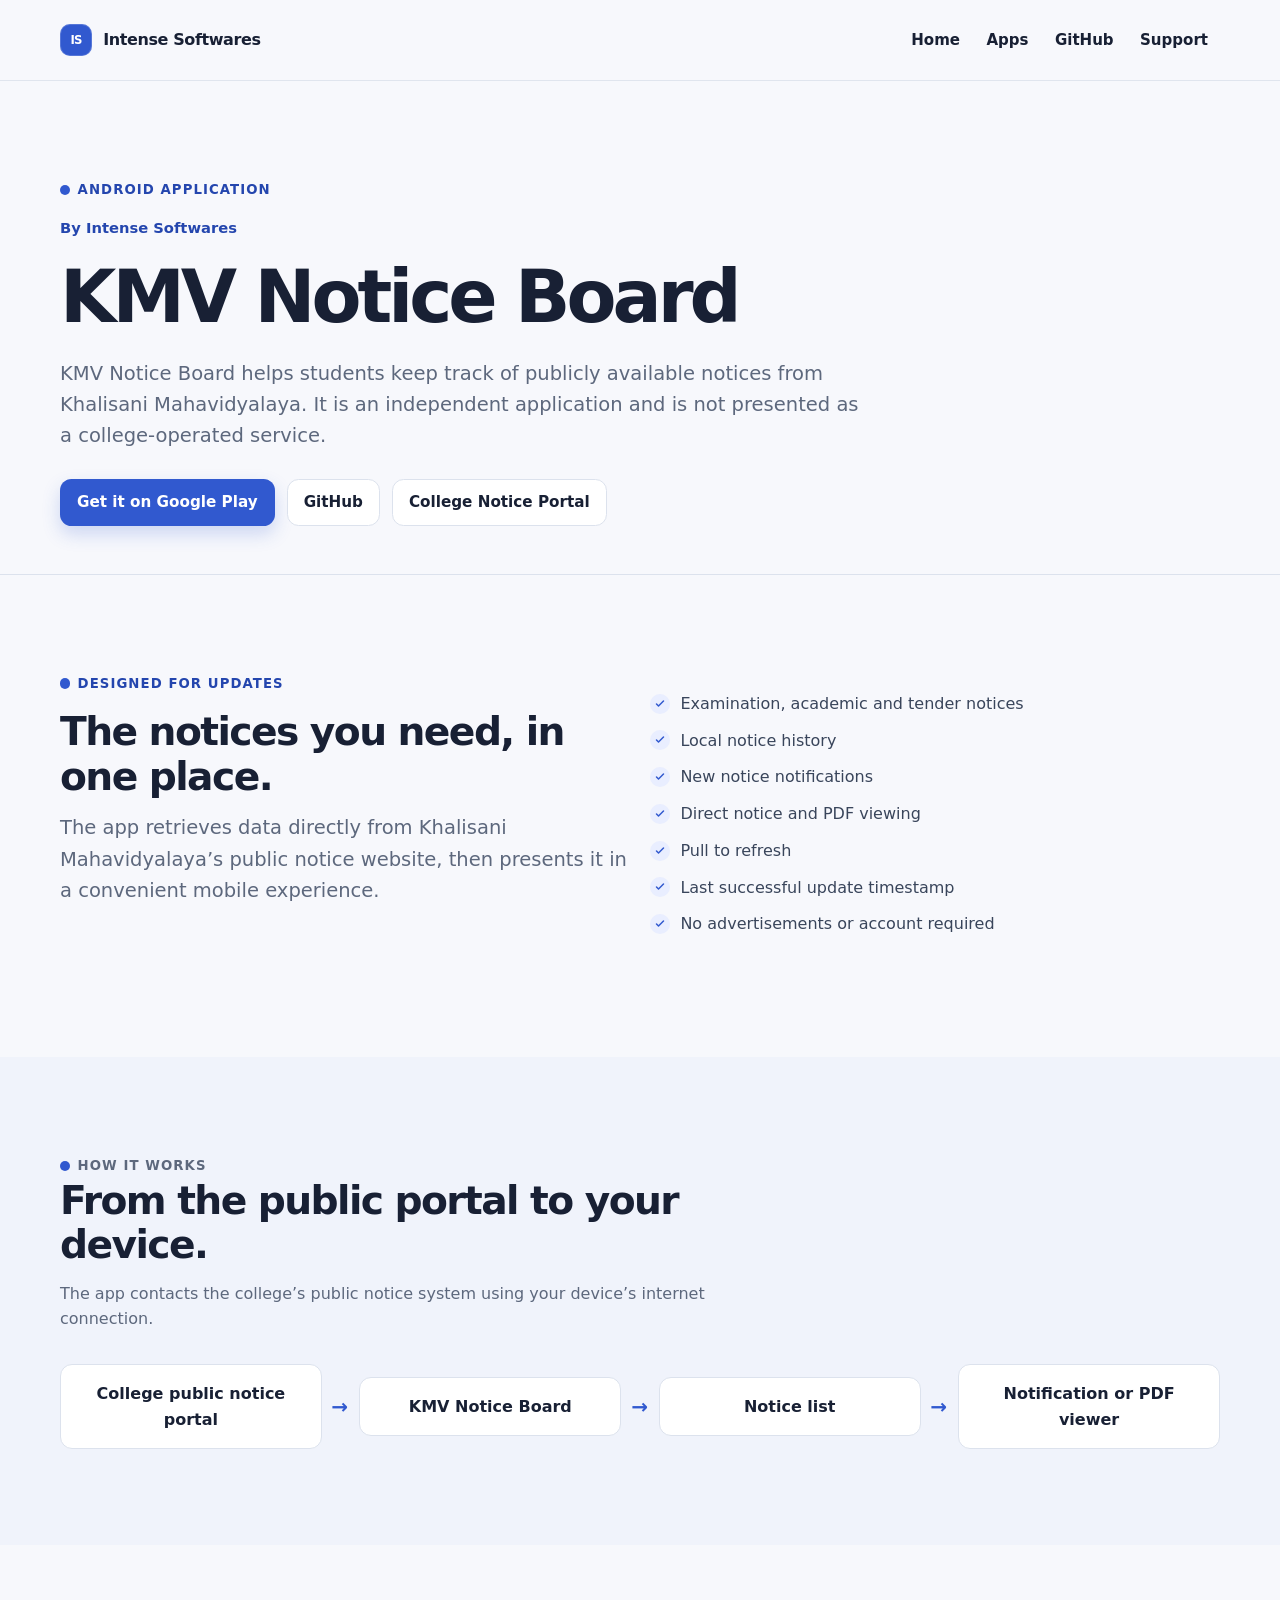
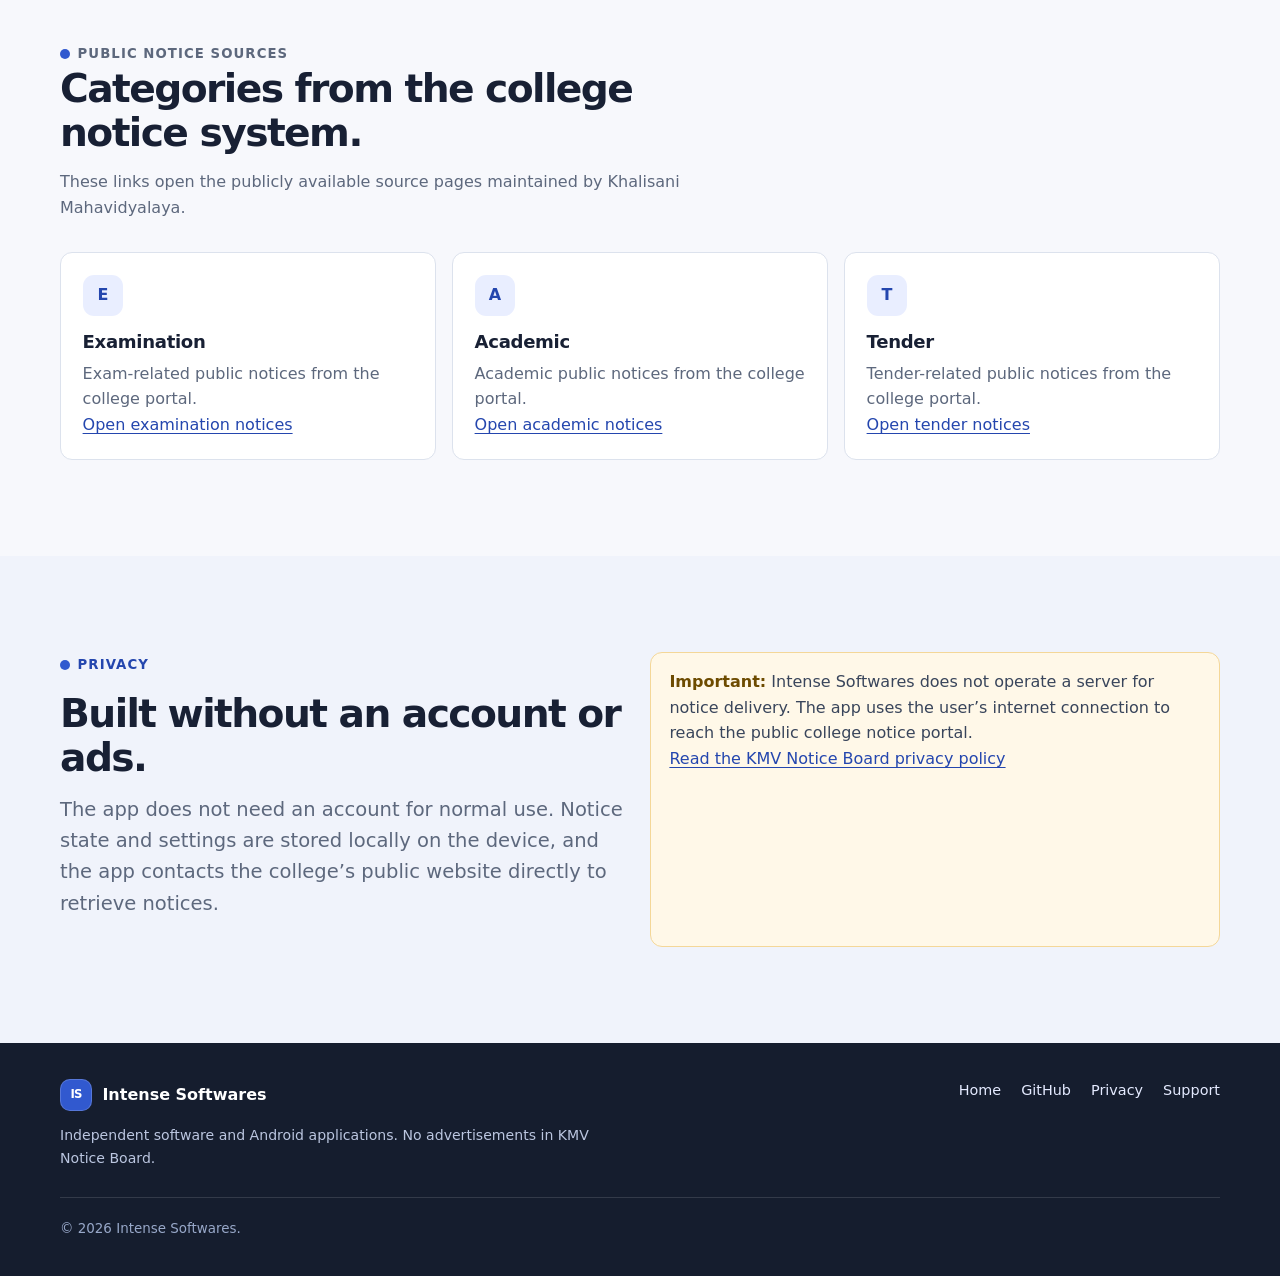
==== kmv-notice-board/index.html @ 45e25566 "Create Intense Softwares GitHub Pages site" ====
<!doctype html>
<html lang="en">
  <head>
    <meta charset="utf-8">
    <meta name="viewport" content="width=device-width, initial-scale=1">
    <meta name="description" content="KMV Notice Board is an independent Android app for viewing publicly available Khalisani Mahavidyalaya notices.">
    <meta name="theme-color" content="#3159cf">
    <link rel="canonical" href="https://intensesoftwares.github.io/kmv-notice-board/">
    <meta property="og:type" content="website">
    <meta property="og:title" content="KMV Notice Board — Khalisani Mahavidyalaya Notices">
    <meta property="og:description" content="An independent application for viewing publicly available Khalisani Mahavidyalaya notices.">
    <meta property="og:url" content="https://intensesoftwares.github.io/kmv-notice-board/">
    <title>KMV Notice Board — Khalisani Mahavidyalaya Notices</title>
    <link rel="stylesheet" href="../styles.css">
    <script src="../script.js" defer></script>
  </head>
  <body>
    <a class="skip-link" href="#main-content">Skip to content</a>
    <header class="site-header">
      <div class="container header-inner">
        <a class="brand" href="../" aria-label="Intense Softwares home"><span class="brand-mark" aria-hidden="true">IS</span><span>Intense Softwares</span></a>
        <button class="menu-toggle" type="button" data-menu-toggle aria-expanded="false" aria-controls="site-navigation" aria-label="Toggle navigation">
          <svg aria-hidden="true" viewBox="0 0 24 24"><path d="M4 7h16M4 12h16M4 17h16" fill="none" stroke="currentColor" stroke-linecap="round" stroke-width="2"></path></svg>
        </button>
        <nav class="site-nav" id="site-navigation" data-site-nav data-open="false" aria-label="Primary navigation">
          <ul>
            <li><a href="../">Home</a></li>
            <li><a href="../#apps">Apps</a></li>
            <li><a href="https://github.com/IntenseSoftwares">GitHub</a></li>
            <li><a href="../support/">Support</a></li>
          </ul>
        </nav>
      </div>
    </header>

    <main id="main-content">
      <section class="page-hero" aria-labelledby="page-title">
        <div class="container">
          <p class="eyebrow">Android application</p>
          <p class="kicker">By Intense Softwares</p>
          <h1 id="page-title">KMV Notice Board</h1>
          <p class="lede">KMV Notice Board helps students keep track of publicly available notices from Khalisani Mahavidyalaya. It is an independent application and is not presented as a college-operated service.</p>
          <div class="actions">
            <a class="button button-primary" href="https://play.google.com/store/apps/details?id=com.intensesoftwares.kmvnoticeboard">Get it on Google Play</a>
            <a class="button button-secondary" href="https://github.com/IntenseSoftwares">GitHub</a>
            <a class="button button-secondary" href="https://www.khalisanicollege.ac.in/news.php">College Notice Portal</a>
          </div>
        </div>
      </section>

      <section class="section" aria-labelledby="features-title">
        <div class="container split-grid">
          <div>
            <p class="eyebrow">Designed for updates</p>
            <h2 id="features-title">The notices you need, in one place.</h2>
            <p class="lede">The app retrieves data directly from Khalisani Mahavidyalaya’s public notice website, then presents it in a convenient mobile experience.</p>
          </div>
          <div>
            <ul class="feature-list" aria-label="KMV Notice Board features">
              <li>Examination, academic and tender notices</li>
              <li>Local notice history</li>
              <li>New notice notifications</li>
              <li>Direct notice and PDF viewing</li>
              <li>Pull to refresh</li>
              <li>Last successful update timestamp</li>
              <li>No advertisements or account required</li>
            </ul>
          </div>
        </div>
      </section>

      <section class="section section-muted" aria-labelledby="how-title">
        <div class="container">
          <div class="section-heading">
            <p class="eyebrow">How it works</p>
            <h2 id="how-title">From the public portal to your device.</h2>
            <p>The app contacts the college’s public notice system using your device’s internet connection.</p>
          </div>
          <div class="flow" aria-label="College public notice portal, then KMV Notice Board, then notice list, then notification or PDF viewer">
            <div class="flow-step">College public notice portal</div>
            <div class="flow-arrow" aria-hidden="true">↓</div>
            <div class="flow-step">KMV Notice Board</div>
            <div class="flow-arrow" aria-hidden="true">↓</div>
            <div class="flow-step">Notice list</div>
            <div class="flow-arrow" aria-hidden="true">↓</div>
            <div class="flow-step">Notification or PDF viewer</div>
          </div>
        </div>
      </section>

      <section class="section" aria-labelledby="sources-title">
        <div class="container">
          <div class="section-heading">
            <p class="eyebrow">Public notice sources</p>
            <h2 id="sources-title">Categories from the college notice system.</h2>
            <p>These links open the publicly available source pages maintained by Khalisani Mahavidyalaya.</p>
          </div>
          <div class="info-grid">
            <article class="info-card">
              <div class="info-card-icon" aria-hidden="true">E</div>
              <h3>Examination</h3>
              <p>Exam-related public notices from the college portal.</p>
              <p><a href="https://khalisanicollege.in/NoticePortal/NoticeWebsite_KHSM.aspx?ntid=2">Open examination notices</a></p>
            </article>
            <article class="info-card">
              <div class="info-card-icon" aria-hidden="true">A</div>
              <h3>Academic</h3>
              <p>Academic public notices from the college portal.</p>
              <p><a href="https://khalisanicollege.in/NoticePortal/NoticeWebsite_KHSM.aspx?ntid=3">Open academic notices</a></p>
            </article>
            <article class="info-card">
              <div class="info-card-icon" aria-hidden="true">T</div>
              <h3>Tender</h3>
              <p>Tender-related public notices from the college portal.</p>
              <p><a href="https://khalisanicollege.in/NoticePortal/NoticeWebsite_KHSM.aspx?ntid=4">Open tender notices</a></p>
            </article>
          </div>
        </div>
      </section>

      <section class="section section-muted" aria-labelledby="privacy-title">
        <div class="container split-grid">
          <div>
            <p class="eyebrow">Privacy</p>
            <h2 id="privacy-title">Built without an account or ads.</h2>
            <p class="lede">The app does not need an account for normal use. Notice state and settings are stored locally on the device, and the app contacts the college’s public website directly to retrieve notices.</p>
          </div>
          <div class="notice">
            <strong>Important:</strong> Intense Softwares does not operate a server for notice delivery. The app uses the user’s internet connection to reach the public college notice portal.
            <p><a href="../privacy/">Read the KMV Notice Board privacy policy</a></p>
          </div>
        </div>
      </section>
    </main>

    <footer class="site-footer">
      <div class="container">
        <div class="footer-grid">
          <div>
            <div class="footer-brand"><span class="brand-mark" aria-hidden="true">IS</span><span>Intense Softwares</span></div>
            <p class="footer-note">Independent software and Android applications. No advertisements in KMV Notice Board.</p>
          </div>
          <nav class="footer-links" aria-label="Footer navigation">
            <a href="../">Home</a>
            <a href="https://github.com/IntenseSoftwares">GitHub</a>
            <a href="../privacy/">Privacy</a>
            <a href="../support/">Support</a>
          </nav>
        </div>
        <p class="footer-bottom">© <span data-current-year>2026</span> Intense Softwares.</p>
      </div>
    </footer>
  </body>
</html>
---- styles.css ----
:root {
  --bg: #f7f8fc;
  --surface: #ffffff;
  --surface-subtle: #f0f3fb;
  --text: #182034;
  --muted: #5d687d;
  --border: #dce2ed;
  --accent: #3159cf;
  --accent-strong: #2446ae;
  --accent-soft: #e9eeff;
  --focus: #f29f05;
  --shadow: 0 18px 46px rgb(35 50 84 / 9%);
  --radius: 18px;
  --radius-sm: 12px;
  --max-width: 1160px;
}

* {
  box-sizing: border-box;
}

html {
  scroll-behavior: smooth;
}

body {
  min-width: 320px;
  margin: 0;
  color: var(--text);
  background: var(--bg);
  font-family: Inter, ui-sans-serif, system-ui, -apple-system, BlinkMacSystemFont, "Segoe UI", sans-serif;
  font-size: 1rem;
  line-height: 1.6;
}

img,
svg {
  max-width: 100%;
}

a {
  color: var(--accent-strong);
  text-decoration-thickness: 0.09em;
  text-underline-offset: 0.16em;
}

a:hover {
  color: var(--accent);
}

a:focus-visible,
button:focus-visible {
  outline: 3px solid var(--focus);
  outline-offset: 3px;
}

button {
  font: inherit;
}

.skip-link {
  position: fixed;
  z-index: 10;
  top: 0.75rem;
  left: 0.75rem;
  padding: 0.6rem 0.85rem;
  color: #fff;
  background: var(--text);
  border-radius: 0.45rem;
  transform: translateY(-180%);
}

.skip-link:focus {
  transform: translateY(0);
}

.container {
  width: min(var(--max-width), calc(100% - 2.5rem));
  margin-inline: auto;
}

.site-header {
  position: sticky;
  z-index: 5;
  top: 0;
  border-bottom: 1px solid rgb(220 226 237 / 85%);
  background: rgb(247 248 252 / 92%);
  backdrop-filter: blur(16px);
}

.header-inner {
  display: flex;
  min-height: 4.75rem;
  align-items: center;
  justify-content: space-between;
  gap: 1rem;
}

.brand {
  display: inline-flex;
  align-items: center;
  gap: 0.7rem;
  color: var(--text);
  font-size: 1rem;
  font-weight: 760;
  letter-spacing: -0.025em;
  text-decoration: none;
  white-space: nowrap;
}

.brand:hover {
  color: var(--text);
}

.brand-mark {
  display: grid;
  width: 2rem;
  height: 2rem;
  place-items: center;
  color: #fff;
  background: var(--accent);
  border-radius: 0.62rem;
  box-shadow: inset 0 0 0 1px rgb(255 255 255 / 18%);
  font-size: 0.73rem;
  font-weight: 800;
  letter-spacing: -0.08em;
}

.menu-toggle {
  display: inline-grid;
  width: 2.75rem;
  height: 2.75rem;
  place-items: center;
  padding: 0;
  color: var(--text);
  background: var(--surface);
  border: 1px solid var(--border);
  border-radius: 0.65rem;
  cursor: pointer;
}

.menu-toggle svg {
  width: 1.3rem;
  height: 1.3rem;
}

.site-nav {
  display: none;
  padding: 0.35rem 0 1rem;
}

.site-nav[data-open="true"] {
  display: block;
}

.site-nav ul {
  display: grid;
  gap: 0.2rem;
  margin: 0;
  padding: 0;
  list-style: none;
}

.site-nav a {
  display: block;
  padding: 0.65rem 0.75rem;
  color: var(--text);
  border-radius: 0.55rem;
  font-size: 0.94rem;
  font-weight: 650;
  text-decoration: none;
}

.site-nav a:hover,
.site-nav a[aria-current="page"] {
  color: var(--accent-strong);
  background: var(--accent-soft);
}

main {
  overflow: clip;
}

.hero {
  position: relative;
  padding: clamp(4rem, 9vw, 7.25rem) 0 clamp(3.5rem, 7vw, 6rem);
}

.hero::before {
  position: absolute;
  z-index: -1;
  top: -10rem;
  right: -14rem;
  width: min(39rem, 65vw);
  height: min(39rem, 65vw);
  background: radial-gradient(circle, rgb(49 89 207 / 14%), transparent 67%);
  border-radius: 50%;
  content: "";
  pointer-events: none;
}

.hero-grid {
  display: grid;
  align-items: center;
  gap: 3rem;
}

.eyebrow {
  display: inline-flex;
  align-items: center;
  gap: 0.45rem;
  margin: 0 0 1rem;
  color: var(--accent-strong);
  font-size: 0.83rem;
  font-weight: 760;
  letter-spacing: 0.08em;
  text-transform: uppercase;
}

.eyebrow::before {
  width: 0.65rem;
  height: 0.65rem;
  background: var(--accent);
  border-radius: 50%;
  content: "";
}

h1,
h2,
h3,
p {
  margin-top: 0;
}

h1,
h2,
h3 {
  color: var(--text);
  line-height: 1.14;
}

h1 {
  max-width: 14ch;
  margin-bottom: 1.25rem;
  font-size: clamp(2.45rem, 6vw, 4.55rem);
  letter-spacing: -0.055em;
}

h2 {
  margin-bottom: 0.8rem;
  font-size: clamp(1.75rem, 3.4vw, 2.45rem);
  letter-spacing: -0.04em;
}

h3 {
  margin-bottom: 0.55rem;
  font-size: 1.13rem;
  letter-spacing: -0.018em;
}

.lede {
  max-width: 60ch;
  margin-bottom: 1.75rem;
  color: var(--muted);
  font-size: clamp(1.07rem, 2vw, 1.22rem);
}

.actions {
  display: flex;
  flex-wrap: wrap;
  gap: 0.75rem;
}

.button {
  display: inline-flex;
  min-height: 2.9rem;
  align-items: center;
  justify-content: center;
  gap: 0.5rem;
  padding: 0.65rem 1rem;
  border: 1px solid transparent;
  border-radius: 0.72rem;
  font-size: 0.95rem;
  font-weight: 720;
  line-height: 1.2;
  text-align: center;
  text-decoration: none;
  transition: transform 160ms ease, background-color 160ms ease, border-color 160ms ease;
}

.button:hover {
  transform: translateY(-2px);
}

.button-primary {
  color: #fff;
  background: var(--accent);
  box-shadow: 0 8px 18px rgb(49 89 207 / 21%);
}

.button-primary:hover {
  color: #fff;
  background: var(--accent-strong);
}

.button-secondary {
  color: var(--text);
  background: var(--surface);
  border-color: var(--border);
}

.button-secondary:hover {
  color: var(--text);
  border-color: #bac5dc;
}

.button svg {
  width: 1.05rem;
  height: 1.05rem;
  fill: currentcolor;
}

.app-preview {
  position: relative;
  max-width: 20rem;
  margin-inline: auto;
}

.app-preview::after {
  position: absolute;
  z-index: -1;
  right: -2.5rem;
  bottom: 1.5rem;
  width: 8rem;
  height: 8rem;
  background: var(--accent-soft);
  border-radius: 50%;
  content: "";
}

.phone {
  overflow: hidden;
  padding: 0.48rem;
  background: #141b2b;
  border: 5px solid #273047;
  border-radius: 2rem;
  box-shadow: 0 25px 55px rgb(25 36 63 / 23%);
}

.phone-screen {
  overflow: hidden;
  min-height: 27rem;
  padding: 1.15rem;
  background: #f9faff;
  border-radius: 1.3rem;
}

.phone-status {
  display: flex;
  justify-content: space-between;
  margin-bottom: 1.15rem;
  color: #778198;
  font-size: 0.66rem;
  font-weight: 700;
}

.phone-title {
  display: flex;
  align-items: center;
  gap: 0.55rem;
  margin-bottom: 1.15rem;
  color: #1a2745;
  font-size: 0.92rem;
  font-weight: 780;
}

.phone-title span {
  display: grid;
  width: 1.6rem;
  height: 1.6rem;
  place-items: center;
  color: #fff;
  background: var(--accent);
  border-radius: 0.45rem;
  font-size: 0.53rem;
}

.phone-label {
  margin: 0 0 0.6rem;
  color: #63708a;
  font-size: 0.7rem;
  font-weight: 750;
  letter-spacing: 0.05em;
  text-transform: uppercase;
}

.notice-row {
  padding: 0.8rem;
  background: #fff;
  border: 1px solid #e2e6f0;
  border-radius: 0.7rem;
  box-shadow: 0 4px 10px rgb(35 46 75 / 4%);
}

.notice-row + .notice-row {
  margin-top: 0.55rem;
}

.notice-type {
  display: inline-block;
  margin-bottom: 0.3rem;
  color: var(--accent-strong);
  font-size: 0.65rem;
  font-weight: 780;
}

.notice-line {
  height: 0.48rem;
  background: #dce3f1;
  border-radius: 999px;
}

.notice-line + .notice-line {
  width: 70%;
  margin-top: 0.4rem;
}

.preview-caption {
  margin: 1rem 0 0;
  color: var(--muted);
  font-size: 0.78rem;
  text-align: center;
}

.section {
  padding: clamp(3.75rem, 8vw, 6rem) 0;
}

.section-muted {
  background: var(--surface-subtle);
}

.section-heading {
  max-width: 44rem;
  margin-bottom: 2rem;
}

.section-heading p {
  margin-bottom: 0;
  color: var(--muted);
}

.app-card {
  display: grid;
  gap: 1.5rem;
  padding: clamp(1.35rem, 4vw, 2.15rem);
  background: var(--surface);
  border: 1px solid var(--border);
  border-radius: var(--radius);
  box-shadow: var(--shadow);
}

.app-card-icon {
  display: grid;
  width: 3.6rem;
  height: 3.6rem;
  place-items: center;
  color: #fff;
  background: var(--accent);
  border-radius: 1rem;
  box-shadow: inset 0 0 0 1px rgb(255 255 255 / 22%);
  font-size: 1rem;
  font-weight: 800;
  letter-spacing: -0.08em;
}

.app-card p {
  max-width: 65ch;
  color: var(--muted);
}

.feature-list {
  display: grid;
  gap: 0.7rem;
  margin: 1.25rem 0 1.5rem;
  padding: 0;
  list-style: none;
}

.feature-list li {
  display: flex;
  align-items: center;
  gap: 0.65rem;
  color: #39455b;
}

.feature-list li::before {
  flex: 0 0 auto;
  width: 1.25rem;
  height: 1.25rem;
  background: var(--accent-soft) url("data:image/svg+xml,%3Csvg xmlns='http://www.w3.org/2000/svg' viewBox='0 0 24 24' fill='none' stroke='%233159cf' stroke-width='3' stroke-linecap='round' stroke-linejoin='round'%3E%3Cpath d='m5 12 4 4L19 6'/%3E%3C/svg%3E") center / 0.75rem no-repeat;
  border-radius: 50%;
  content: "";
}

.split-grid,
.info-grid,
.support-grid,
.policy-grid {
  display: grid;
  gap: 1rem;
}

.info-card,
.support-card,
.policy-nav {
  padding: 1.35rem;
  background: var(--surface);
  border: 1px solid var(--border);
  border-radius: var(--radius-sm);
}

.info-card p,
.support-card p {
  margin-bottom: 0;
  color: var(--muted);
}

.info-card-icon {
  display: grid;
  width: 2.55rem;
  height: 2.55rem;
  place-items: center;
  margin-bottom: 1rem;
  color: var(--accent-strong);
  background: var(--accent-soft);
  border-radius: 0.7rem;
  font-weight: 800;
}

.github-panel {
  display: flex;
  flex-direction: column;
  align-items: flex-start;
  gap: 1rem;
  padding: clamp(1.5rem, 4vw, 2.4rem);
  color: #e7ecff;
  background: #202a42;
  border-radius: var(--radius);
}

.github-panel h2 {
  color: #fff;
}

.github-panel p {
  max-width: 60ch;
  margin-bottom: 0;
}

.github-panel .button-secondary {
  color: #fff;
  background: transparent;
  border-color: rgb(255 255 255 / 30%);
}

.github-panel .button-secondary:hover {
  color: #fff;
  background: rgb(255 255 255 / 9%);
  border-color: rgb(255 255 255 / 55%);
}

.page-hero {
  padding: clamp(3.75rem, 8vw, 6rem) 0 3rem;
  border-bottom: 1px solid var(--border);
}

.page-hero .lede {
  max-width: 65ch;
}

.kicker {
  color: var(--accent-strong);
  font-size: 0.92rem;
  font-weight: 720;
}

.flow {
  display: grid;
  gap: 0.65rem;
  max-width: 42rem;
  margin: 2rem auto 0;
}

.flow-step {
  padding: 1rem 1.2rem;
  color: var(--text);
  background: var(--surface);
  border: 1px solid var(--border);
  border-radius: var(--radius-sm);
  font-weight: 710;
  text-align: center;
}

.flow-arrow {
  color: var(--accent);
  font-size: 1.25rem;
  font-weight: 800;
  line-height: 1;
  text-align: center;
}

.notice {
  padding: 1rem 1.15rem;
  color: #39455b;
  background: #fff8e8;
  border: 1px solid #f4d798;
  border-radius: var(--radius-sm);
}

.notice strong {
  color: #6d4b00;
}

.text-columns {
  display: grid;
  gap: 1.35rem;
}

.text-columns > div {
  padding-bottom: 1.35rem;
  border-bottom: 1px solid var(--border);
}

.text-columns > div:last-child {
  padding-bottom: 0;
  border-bottom: 0;
}

.text-columns p,
.text-columns li {
  color: var(--muted);
}

.text-columns ul {
  margin: 0;
  padding-left: 1.25rem;
}

.text-columns li + li {
  margin-top: 0.4rem;
}

.policy-layout {
  display: grid;
  align-items: start;
  gap: 2rem;
}

.policy-nav {
  background: var(--surface-subtle);
}

.policy-nav h2 {
  margin-bottom: 0.85rem;
  font-size: 1rem;
  letter-spacing: -0.02em;
}

.policy-nav ol {
  margin: 0;
  padding-left: 1.25rem;
}

.policy-nav li + li {
  margin-top: 0.35rem;
}

.policy-nav a {
  color: var(--muted);
}

.policy-content section + section {
  margin-top: 2.25rem;
}

.policy-content h2 {
  font-size: 1.35rem;
}

.policy-content p,
.policy-content li {
  color: var(--muted);
}

.policy-content ul {
  padding-left: 1.25rem;
}

.site-footer {
  padding: 2.25rem 0;
  color: #bbc6e0;
  background: #151d2e;
}

.footer-grid {
  display: grid;
  gap: 1.8rem;
}

.footer-brand {
  display: inline-flex;
  align-items: center;
  gap: 0.65rem;
  color: #fff;
  font-weight: 750;
}

.footer-note {
  max-width: 35rem;
  margin: 0.85rem 0 0;
  font-size: 0.88rem;
}

.footer-links {
  display: flex;
  flex-wrap: wrap;
  gap: 0.9rem 1.25rem;
}

.footer-links a {
  color: #e4eaff;
  font-size: 0.9rem;
  text-decoration: none;
}

.footer-links a:hover {
  color: #fff;
  text-decoration: underline;
}

.footer-bottom {
  margin: 1.75rem 0 0;
  padding-top: 1.25rem;
  border-top: 1px solid rgb(255 255 255 / 13%);
  color: #98a8c9;
  font-size: 0.84rem;
}

@media (min-width: 700px) {
  .header-inner {
    min-height: 5rem;
  }

  .menu-toggle {
    display: none;
  }

  .site-nav,
  .site-nav[data-open="true"] {
    display: block;
    padding: 0;
  }

  .site-nav ul {
    display: flex;
    align-items: center;
    gap: 0.15rem;
  }

  .hero-grid {
    grid-template-columns: minmax(0, 1.25fr) minmax(16rem, 0.75fr);
    gap: clamp(3rem, 8vw, 7rem);
  }

  .app-card {
    grid-template-columns: auto minmax(0, 1fr);
  }

  .app-card .actions,
  .app-card .feature-list {
    grid-column: 2;
  }

  .split-grid {
    grid-template-columns: repeat(2, minmax(0, 1fr));
    gap: 1.25rem;
  }

  .info-grid,
  .support-grid {
    grid-template-columns: repeat(2, minmax(0, 1fr));
  }

  .github-panel {
    flex-direction: row;
    align-items: center;
    justify-content: space-between;
    gap: 2rem;
  }

  .github-panel .button {
    flex: 0 0 auto;
  }

  .flow {
    grid-template-columns: 1fr auto 1fr auto 1fr auto 1fr;
    align-items: center;
    max-width: none;
  }

  .flow-arrow {
    transform: rotate(-90deg);
  }

  .text-columns {
    grid-template-columns: repeat(2, minmax(0, 1fr));
    column-gap: 3.5rem;
  }

  .text-columns > div:nth-last-child(2) {
    padding-bottom: 0;
    border-bottom: 0;
  }

  .footer-grid {
    grid-template-columns: minmax(0, 1fr) auto;
    align-items: start;
  }
}

@media (min-width: 900px) {
  .info-grid {
    grid-template-columns: repeat(3, minmax(0, 1fr));
  }

  .support-grid {
    grid-template-columns: repeat(3, minmax(0, 1fr));
  }

  .policy-layout {
    grid-template-columns: 15rem minmax(0, 1fr);
    gap: 4rem;
  }

  .policy-nav {
    position: sticky;
    top: 6.5rem;
  }
}

@media (prefers-reduced-motion: reduce) {
  html {
    scroll-behavior: auto;
  }

  *,
  *::before,
  *::after {
    transition-duration: 0.01ms !important;
    animation-duration: 0.01ms !important;
    animation-iteration-count: 1 !important;
  }
}
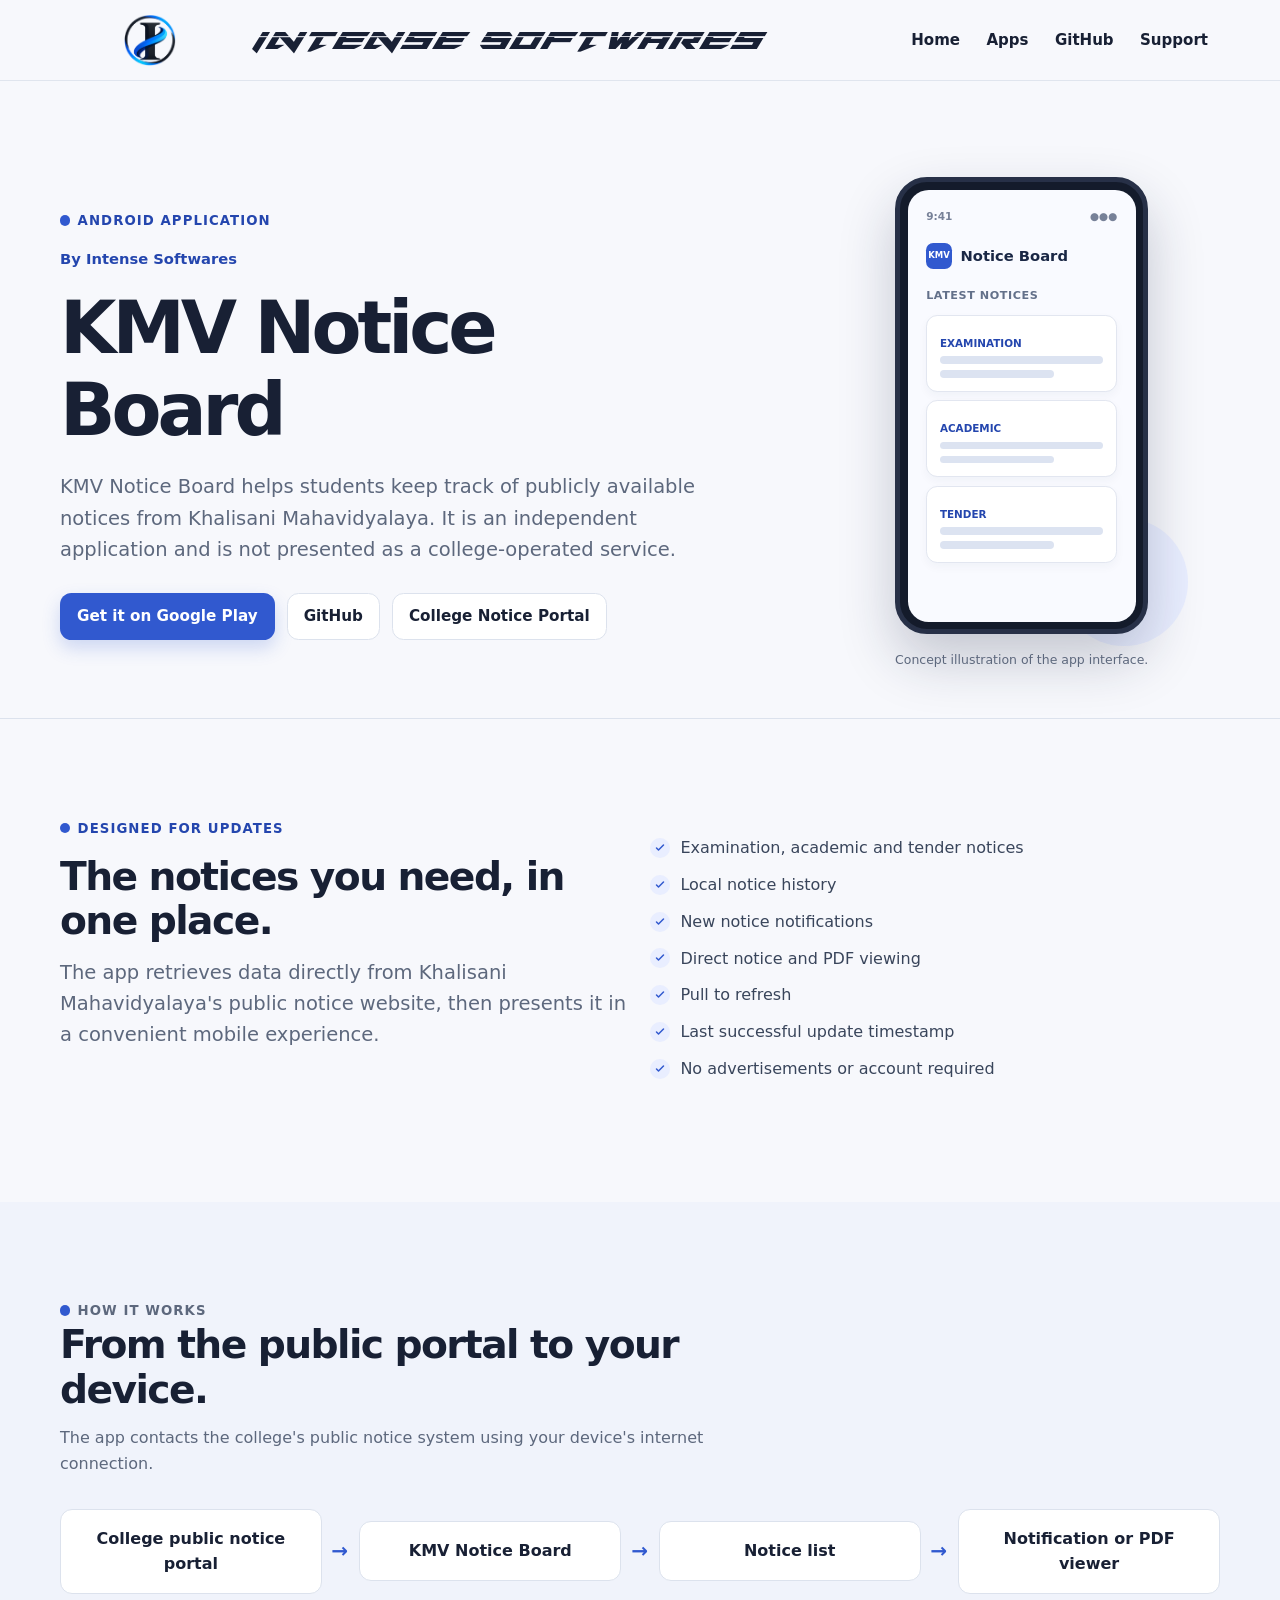
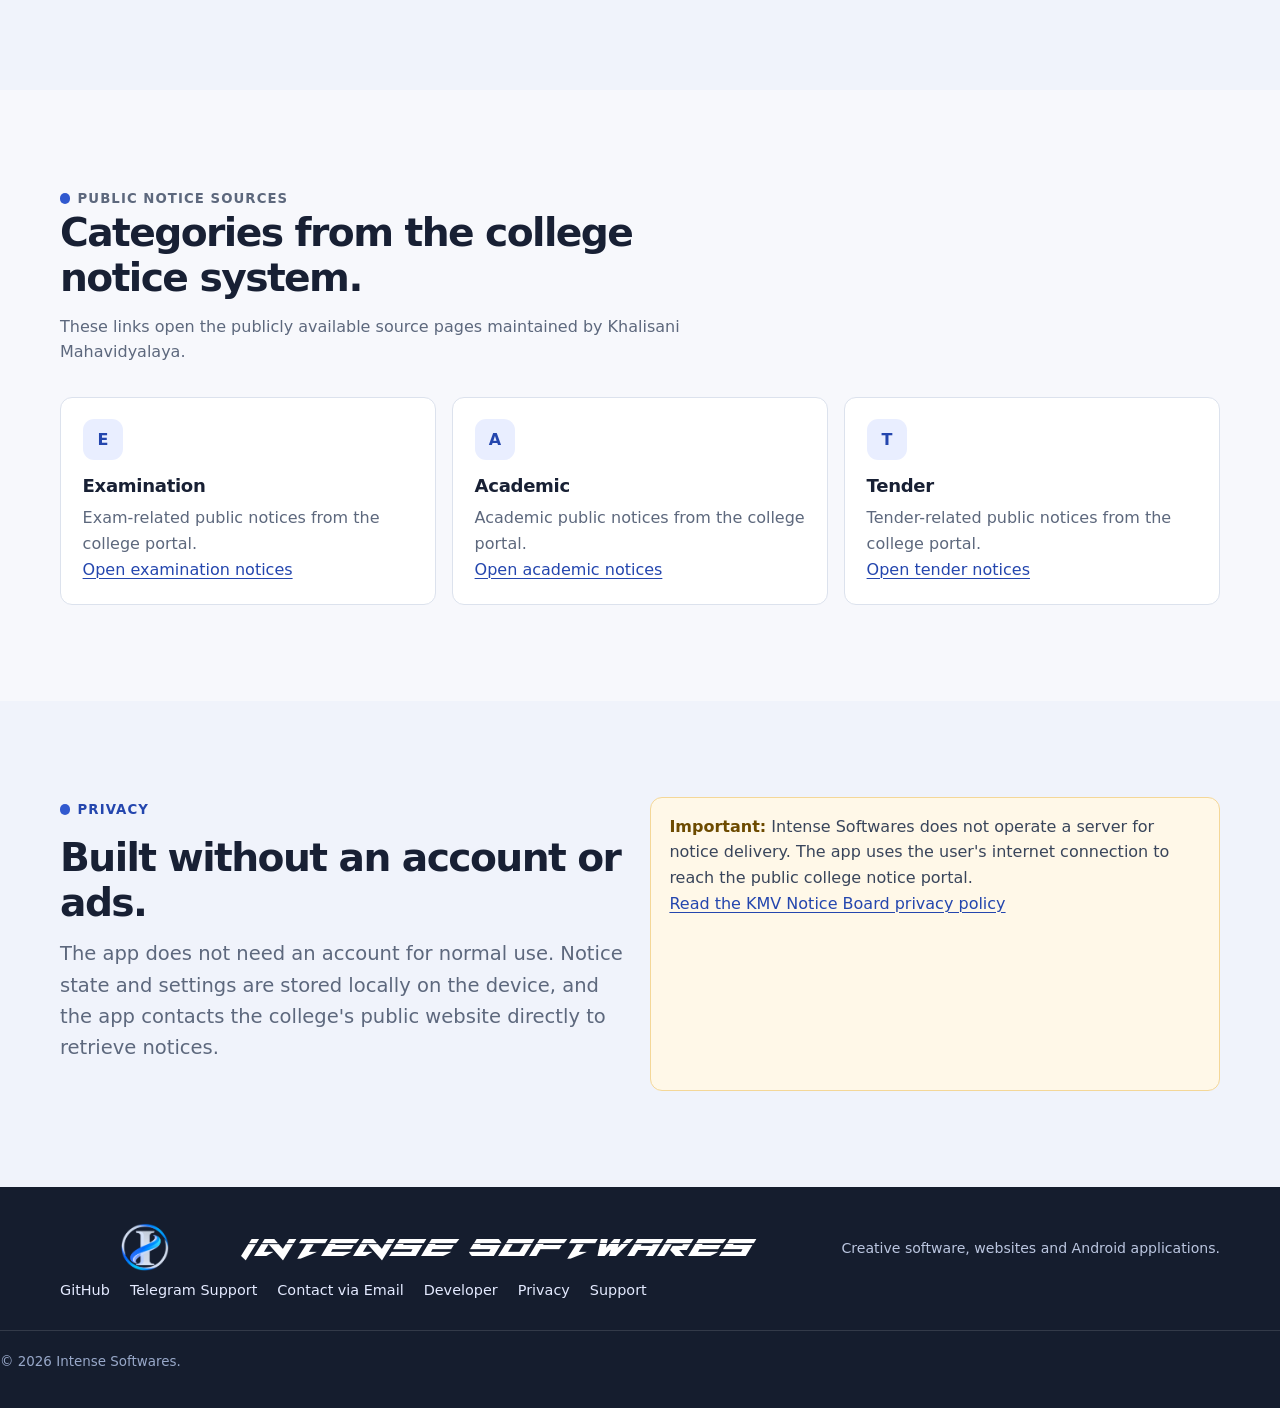
==== commit 2630905e: "Critical Update" ====
--- a/kmv-notice-board/index.html
+++ b/kmv-notice-board/index.html
@@ -1,154 +1,242 @@
 <!doctype html>
 <html lang="en">
-  <head>
-    <meta charset="utf-8">
-    <meta name="viewport" content="width=device-width, initial-scale=1">
-    <meta name="description" content="KMV Notice Board is an independent Android app for viewing publicly available Khalisani Mahavidyalaya notices.">
-    <meta name="theme-color" content="#3159cf">
-    <link rel="canonical" href="https://intensesoftwares.github.io/kmv-notice-board/">
-    <meta property="og:type" content="website">
-    <meta property="og:title" content="KMV Notice Board — Khalisani Mahavidyalaya Notices">
-    <meta property="og:description" content="An independent application for viewing publicly available Khalisani Mahavidyalaya notices.">
-    <meta property="og:url" content="https://intensesoftwares.github.io/kmv-notice-board/">
-    <title>KMV Notice Board — Khalisani Mahavidyalaya Notices</title>
-    <link rel="stylesheet" href="../styles.css">
-    <script src="../script.js" defer></script>
-  </head>
-  <body>
-    <a class="skip-link" href="#main-content">Skip to content</a>
-    <header class="site-header">
-      <div class="container header-inner">
-        <a class="brand" href="../" aria-label="Intense Softwares home"><span class="brand-mark" aria-hidden="true">IS</span><span>Intense Softwares</span></a>
-        <button class="menu-toggle" type="button" data-menu-toggle aria-expanded="false" aria-controls="site-navigation" aria-label="Toggle navigation">
-          <svg aria-hidden="true" viewBox="0 0 24 24"><path d="M4 7h16M4 12h16M4 17h16" fill="none" stroke="currentColor" stroke-linecap="round" stroke-width="2"></path></svg>
-        </button>
-        <nav class="site-nav" id="site-navigation" data-site-nav data-open="false" aria-label="Primary navigation">
-          <ul>
-            <li><a href="../">Home</a></li>
-            <li><a href="../#apps">Apps</a></li>
-            <li><a href="https://github.com/IntenseSoftwares">GitHub</a></li>
-            <li><a href="../support/">Support</a></li>
-          </ul>
-        </nav>
-      </div>
-    </header>
-
-    <main id="main-content">
-      <section class="page-hero" aria-labelledby="page-title">
-        <div class="container">
+
+<head>
+  <meta charset="utf-8">
+  <meta name="viewport" content="width=device-width, initial-scale=1">
+  <meta name="description"
+    content="KMV Notice Board is an independent Android app for viewing publicly available Khalisani Mahavidyalaya notices.">
+  <meta name="theme-color" content="#3159cf">
+  <link rel="canonical" href="https://intensesoftwares.github.io/kmv-notice-board/">
+  <meta property="og:type" content="website">
+  <meta property="og:title" content="KMV Notice Board — Khalisani Mahavidyalaya Notices">
+  <meta property="og:description"
+    content="An independent application for viewing publicly available Khalisani Mahavidyalaya notices.">
+  <meta property="og:url" content="https://intensesoftwares.github.io/kmv-notice-board/">
+  <title>KMV Notice Board - Khalisani Mahavidyalaya Notices</title>
+  <link rel="icon" href="assets/favicon.ico" type="image/x-icon">
+  <link rel="stylesheet" href="../styles.css">
+  <script src="../script.js" defer></script>
+</head>
+
+<body>
+  <a class="skip-link" href="#main-content">Skip to content</a>
+  <header class="site-header">
+    <div class="container header-inner">
+      <a class="brand" href="../" aria-label="Intense Softwares home">
+        <img class="brand-logo" src="../assets/logo.png" alt="">
+        <span class="brand-name">Intense Softwares</span>
+      </a>
+      <button class="menu-toggle" type="button" data-menu-toggle aria-expanded="false" aria-controls="site-navigation"
+        aria-label="Toggle navigation">
+        <svg aria-hidden="true" viewBox="0 0 24 24">
+          <path d="M4 7h16M4 12h16M4 17h16" fill="none" stroke="currentColor" stroke-linecap="round" stroke-width="2">
+          </path>
+        </svg>
+      </button>
+      <nav class="site-nav" id="site-navigation" data-site-nav data-open="false" aria-label="Primary navigation">
+        <ul>
+          <li><a href="../">Home</a></li>
+          <li><a href="../#apps">Apps</a></li>
+          <li><a href="https://github.com/IntenseSoftwares">GitHub</a></li>
+          <li><a href="../support/">Support</a></li>
+        </ul>
+      </nav>
+    </div>
+  </header>
+
+  <main id="main-content">
+    <section class="page-hero" aria-labelledby="page-title">
+      <div class="container hero-grid">
+        <div>
           <p class="eyebrow">Android application</p>
           <p class="kicker">By Intense Softwares</p>
+
           <h1 id="page-title">KMV Notice Board</h1>
-          <p class="lede">KMV Notice Board helps students keep track of publicly available notices from Khalisani Mahavidyalaya. It is an independent application and is not presented as a college-operated service.</p>
+
+          <p class="lede">
+            KMV Notice Board helps students keep track of publicly available
+            notices from Khalisani Mahavidyalaya. It is an independent
+            application and is not presented as a college-operated service.
+          </p>
+
           <div class="actions">
-            <a class="button button-primary" href="https://play.google.com/store/apps/details?id=com.intensesoftwares.kmvnoticeboard">Get it on Google Play</a>
-            <a class="button button-secondary" href="https://github.com/IntenseSoftwares">GitHub</a>
-            <a class="button button-secondary" href="https://www.khalisanicollege.ac.in/news.php">College Notice Portal</a>
+            <a class="button button-primary"
+              href="https://play.google.com/store/apps/details?id=com.intensesoftwares.kmvnoticeboard">
+              Get it on Google Play
+            </a>
+
+            <a class="button button-secondary" href="https://github.com/IntenseSoftwares">
+              GitHub
+            </a>
+
+            <a class="button button-secondary" href="https://www.khalisanicollege.ac.in/news.php">
+              College Notice Portal
+            </a>
           </div>
         </div>
-      </section>
-
-      <section class="section" aria-labelledby="features-title">
-        <div class="container split-grid">
-          <div>
-            <p class="eyebrow">Designed for updates</p>
-            <h2 id="features-title">The notices you need, in one place.</h2>
-            <p class="lede">The app retrieves data directly from Khalisani Mahavidyalaya’s public notice website, then presents it in a convenient mobile experience.</p>
+
+        <div class="app-preview" role="img" aria-label="Preview of the KMV Notice Board interface">
+
+          <div class="phone" aria-hidden="true">
+            <div class="phone-screen">
+
+              <div class="phone-status">
+                <span>9:41</span>
+                <span>●●●</span>
+              </div>
+
+              <div class="phone-title">
+                <span>KMV</span> Notice Board
+              </div>
+
+              <p class="phone-label">Latest notices</p>
+
+              <div class="notice-row">
+                <span class="notice-type">EXAMINATION</span>
+                <div class="notice-line"></div>
+                <div class="notice-line"></div>
+              </div>
+
+              <div class="notice-row">
+                <span class="notice-type">ACADEMIC</span>
+                <div class="notice-line"></div>
+                <div class="notice-line"></div>
+              </div>
+
+              <div class="notice-row">
+                <span class="notice-type">TENDER</span>
+                <div class="notice-line"></div>
+                <div class="notice-line"></div>
+              </div>
+
+            </div>
           </div>
-          <div>
-            <ul class="feature-list" aria-label="KMV Notice Board features">
-              <li>Examination, academic and tender notices</li>
-              <li>Local notice history</li>
-              <li>New notice notifications</li>
-              <li>Direct notice and PDF viewing</li>
-              <li>Pull to refresh</li>
-              <li>Last successful update timestamp</li>
-              <li>No advertisements or account required</li>
-            </ul>
+
+          <p class="preview-caption">
+            Concept illustration of the app interface.
+          </p>
+
+        </div>
+      </div>
+    </section>
+
+    <section class="section" aria-labelledby="features-title">
+      <div class="container split-grid">
+        <div>
+          <p class="eyebrow">Designed for updates</p>
+          <h2 id="features-title">The notices you need, in one place.</h2>
+          <p class="lede">The app retrieves data directly from Khalisani Mahavidyalaya's public notice website, then
+            presents it in a convenient mobile experience.</p>
+        </div>
+        <div>
+          <ul class="feature-list" aria-label="KMV Notice Board features">
+            <li>Examination, academic and tender notices</li>
+            <li>Local notice history</li>
+            <li>New notice notifications</li>
+            <li>Direct notice and PDF viewing</li>
+            <li>Pull to refresh</li>
+            <li>Last successful update timestamp</li>
+            <li>No advertisements or account required</li>
+          </ul>
+        </div>
+      </div>
+    </section>
+
+    <section class="section section-muted" aria-labelledby="how-title">
+      <div class="container">
+        <div class="section-heading">
+          <p class="eyebrow">How it works</p>
+          <h2 id="how-title">From the public portal to your device.</h2>
+          <p>The app contacts the college's public notice system using your device's internet connection.</p>
+        </div>
+        <div class="flow"
+          aria-label="College public notice portal, then KMV Notice Board, then notice list, then notification or PDF viewer">
+          <div class="flow-step">College public notice portal</div>
+          <div class="flow-arrow" aria-hidden="true">↓</div>
+          <div class="flow-step">KMV Notice Board</div>
+          <div class="flow-arrow" aria-hidden="true">↓</div>
+          <div class="flow-step">Notice list</div>
+          <div class="flow-arrow" aria-hidden="true">↓</div>
+          <div class="flow-step">Notification or PDF viewer</div>
+        </div>
+      </div>
+    </section>
+
+    <section class="section" aria-labelledby="sources-title">
+      <div class="container">
+        <div class="section-heading">
+          <p class="eyebrow">Public notice sources</p>
+          <h2 id="sources-title">Categories from the college notice system.</h2>
+          <p>These links open the publicly available source pages maintained by Khalisani Mahavidyalaya.</p>
+        </div>
+        <div class="info-grid">
+          <article class="info-card">
+            <div class="info-card-icon" aria-hidden="true">E</div>
+            <h3>Examination</h3>
+            <p>Exam-related public notices from the college portal.</p>
+            <p><a href="https://khalisanicollege.in/NoticePortal/NoticeWebsite_KHSM.aspx?ntid=2">Open examination
+                notices</a></p>
+          </article>
+          <article class="info-card">
+            <div class="info-card-icon" aria-hidden="true">A</div>
+            <h3>Academic</h3>
+            <p>Academic public notices from the college portal.</p>
+            <p><a href="https://khalisanicollege.in/NoticePortal/NoticeWebsite_KHSM.aspx?ntid=3">Open academic
+                notices</a></p>
+          </article>
+          <article class="info-card">
+            <div class="info-card-icon" aria-hidden="true">T</div>
+            <h3>Tender</h3>
+            <p>Tender-related public notices from the college portal.</p>
+            <p><a href="https://khalisanicollege.in/NoticePortal/NoticeWebsite_KHSM.aspx?ntid=4">Open tender notices</a>
+            </p>
+          </article>
+        </div>
+      </div>
+    </section>
+
+    <section class="section section-muted" aria-labelledby="privacy-title">
+      <div class="container split-grid">
+        <div>
+          <p class="eyebrow">Privacy</p>
+          <h2 id="privacy-title">Built without an account or ads.</h2>
+          <p class="lede">The app does not need an account for normal use. Notice state and settings are stored locally
+            on the device, and the app contacts the college's public website directly to retrieve notices.</p>
+        </div>
+        <div class="notice">
+          <strong>Important:</strong> Intense Softwares does not operate a server for notice delivery. The app uses the
+          user's internet connection to reach the public college notice portal.
+          <p><a href="../privacy/">Read the KMV Notice Board privacy policy</a></p>
+        </div>
+      </div>
+    </section>
+  </main>
+
+  <footer class="site-footer">
+    <div class="container">
+      <div class="footer-grid">
+        <div>
+          <div class="footer-brand">
+            <img class="brand-logo" src="../assets/logowhite.png" alt="">
+            <span class="brand-name">Intense Softwares</span>
           </div>
         </div>
-      </section>
-
-      <section class="section section-muted" aria-labelledby="how-title">
-        <div class="container">
-          <div class="section-heading">
-            <p class="eyebrow">How it works</p>
-            <h2 id="how-title">From the public portal to your device.</h2>
-            <p>The app contacts the college’s public notice system using your device’s internet connection.</p>
-          </div>
-          <div class="flow" aria-label="College public notice portal, then KMV Notice Board, then notice list, then notification or PDF viewer">
-            <div class="flow-step">College public notice portal</div>
-            <div class="flow-arrow" aria-hidden="true">↓</div>
-            <div class="flow-step">KMV Notice Board</div>
-            <div class="flow-arrow" aria-hidden="true">↓</div>
-            <div class="flow-step">Notice list</div>
-            <div class="flow-arrow" aria-hidden="true">↓</div>
-            <div class="flow-step">Notification or PDF viewer</div>
-          </div>
-        </div>
-      </section>
-
-      <section class="section" aria-labelledby="sources-title">
-        <div class="container">
-          <div class="section-heading">
-            <p class="eyebrow">Public notice sources</p>
-            <h2 id="sources-title">Categories from the college notice system.</h2>
-            <p>These links open the publicly available source pages maintained by Khalisani Mahavidyalaya.</p>
-          </div>
-          <div class="info-grid">
-            <article class="info-card">
-              <div class="info-card-icon" aria-hidden="true">E</div>
-              <h3>Examination</h3>
-              <p>Exam-related public notices from the college portal.</p>
-              <p><a href="https://khalisanicollege.in/NoticePortal/NoticeWebsite_KHSM.aspx?ntid=2">Open examination notices</a></p>
-            </article>
-            <article class="info-card">
-              <div class="info-card-icon" aria-hidden="true">A</div>
-              <h3>Academic</h3>
-              <p>Academic public notices from the college portal.</p>
-              <p><a href="https://khalisanicollege.in/NoticePortal/NoticeWebsite_KHSM.aspx?ntid=3">Open academic notices</a></p>
-            </article>
-            <article class="info-card">
-              <div class="info-card-icon" aria-hidden="true">T</div>
-              <h3>Tender</h3>
-              <p>Tender-related public notices from the college portal.</p>
-              <p><a href="https://khalisanicollege.in/NoticePortal/NoticeWebsite_KHSM.aspx?ntid=4">Open tender notices</a></p>
-            </article>
-          </div>
-        </div>
-      </section>
-
-      <section class="section section-muted" aria-labelledby="privacy-title">
-        <div class="container split-grid">
-          <div>
-            <p class="eyebrow">Privacy</p>
-            <h2 id="privacy-title">Built without an account or ads.</h2>
-            <p class="lede">The app does not need an account for normal use. Notice state and settings are stored locally on the device, and the app contacts the college’s public website directly to retrieve notices.</p>
-          </div>
-          <div class="notice">
-            <strong>Important:</strong> Intense Softwares does not operate a server for notice delivery. The app uses the user’s internet connection to reach the public college notice portal.
-            <p><a href="../privacy/">Read the KMV Notice Board privacy policy</a></p>
-          </div>
-        </div>
-      </section>
-    </main>
-
-    <footer class="site-footer">
-      <div class="container">
-        <div class="footer-grid">
-          <div>
-            <div class="footer-brand"><span class="brand-mark" aria-hidden="true">IS</span><span>Intense Softwares</span></div>
-            <p class="footer-note">Independent software and Android applications. No advertisements in KMV Notice Board.</p>
-          </div>
-          <nav class="footer-links" aria-label="Footer navigation">
-            <a href="../">Home</a>
-            <a href="https://github.com/IntenseSoftwares">GitHub</a>
-            <a href="../privacy/">Privacy</a>
-            <a href="../support/">Support</a>
-          </nav>
-        </div>
-        <p class="footer-bottom">© <span data-current-year>2026</span> Intense Softwares.</p>
-      </div>
-    </footer>
-  </body>
-</html>
+        <p class="footer-note">Creative software, websites and Android applications.
+        </p>
+      </div>
+      <nav class="footer-links" aria-label="Footer navigation">
+        <a href="https://github.com/IntenseSoftwares">GitHub</a>
+        <a href="https://t.me/IntenseSupport">Telegram Support</a>
+        <a href="mailto:contact.intensenetwork@gmail.com">Contact via Email</a>
+        <a href="http://linktr.ee/parijatsoftwares">Developer</a>
+        <a href="privacy/">Privacy</a>
+        <a href="support/">Support</a>
+      </nav>
+    </div>
+    <p class="footer-bottom">© <span data-current-year>2026</span> Intense Softwares.</p>
+    </div>
+  </footer>
+</body>
+
+</html>
--- a/styles.css
+++ b/styles.css
@@ -1,3 +1,11 @@
+@font-face {
+  font-family: "Target Laser Ital";
+  src: url("assets/TARRGETLASERITAL.woff2") format("woff2");
+  font-weight: normal;
+  font-style: italic;
+  font-display: swap;
+}
+
 :root {
   --bg: #f7f8fc;
   --surface: #ffffff;
@@ -108,6 +116,27 @@
   white-space: nowrap;
 }
 
+.brand {
+  display: inline-flex;
+  align-items: center;
+  gap: 0.7rem;
+  color: var(--text);
+  font-size: 1rem;
+  font-weight: 760;
+  letter-spacing: -0.025em;
+  text-decoration: none;
+  white-space: nowrap;
+}
+
+.brand-name {
+  font-family: "Target Laser Ital", sans-serif;
+  font-size: 2rem;
+  line-height: 1;
+  white-space: nowrap;
+  letter-spacing: 0.08em;
+  font-weight: 300;
+}
+
 .brand:hover {
   color: var(--text);
 }
@@ -124,6 +153,19 @@
   font-size: 0.73rem;
   font-weight: 800;
   letter-spacing: -0.08em;
+}
+
+.brand-logo {
+  display: block;
+  width: 180px;
+  height: auto;
+  max-height: 52px;
+  object-fit: contain;
+}
+
+.footer-brand .brand-logo {
+  width: 170px;
+  max-height: 48px;
 }
 
 .menu-toggle {
@@ -402,7 +444,7 @@
   box-shadow: 0 4px 10px rgb(35 46 75 / 4%);
 }
 
-.notice-row + .notice-row {
+.notice-row+.notice-row {
   margin-top: 0.55rem;
 }
 
@@ -420,7 +462,7 @@
   border-radius: 999px;
 }
 
-.notice-line + .notice-line {
+.notice-line+.notice-line {
   width: 70%;
   margin-top: 0.4rem;
 }
@@ -627,12 +669,12 @@
   gap: 1.35rem;
 }
 
-.text-columns > div {
+.text-columns>div {
   padding-bottom: 1.35rem;
   border-bottom: 1px solid var(--border);
 }
 
-.text-columns > div:last-child {
+.text-columns>div:last-child {
   padding-bottom: 0;
   border-bottom: 0;
 }
@@ -647,7 +689,7 @@
   padding-left: 1.25rem;
 }
 
-.text-columns li + li {
+.text-columns li+li {
   margin-top: 0.4rem;
 }
 
@@ -672,7 +714,7 @@
   padding-left: 1.25rem;
 }
 
-.policy-nav li + li {
+.policy-nav li+li {
   margin-top: 0.35rem;
 }
 
@@ -680,7 +722,7 @@
   color: var(--muted);
 }
 
-.policy-content section + section {
+.policy-content section+section {
   margin-top: 2.25rem;
 }
 
@@ -818,7 +860,7 @@
     column-gap: 3.5rem;
   }
 
-  .text-columns > div:nth-last-child(2) {
+  .text-columns>div:nth-last-child(2) {
     padding-bottom: 0;
     border-bottom: 0;
   }
@@ -861,4 +903,4 @@
     animation-duration: 0.01ms !important;
     animation-iteration-count: 1 !important;
   }
-}
+}
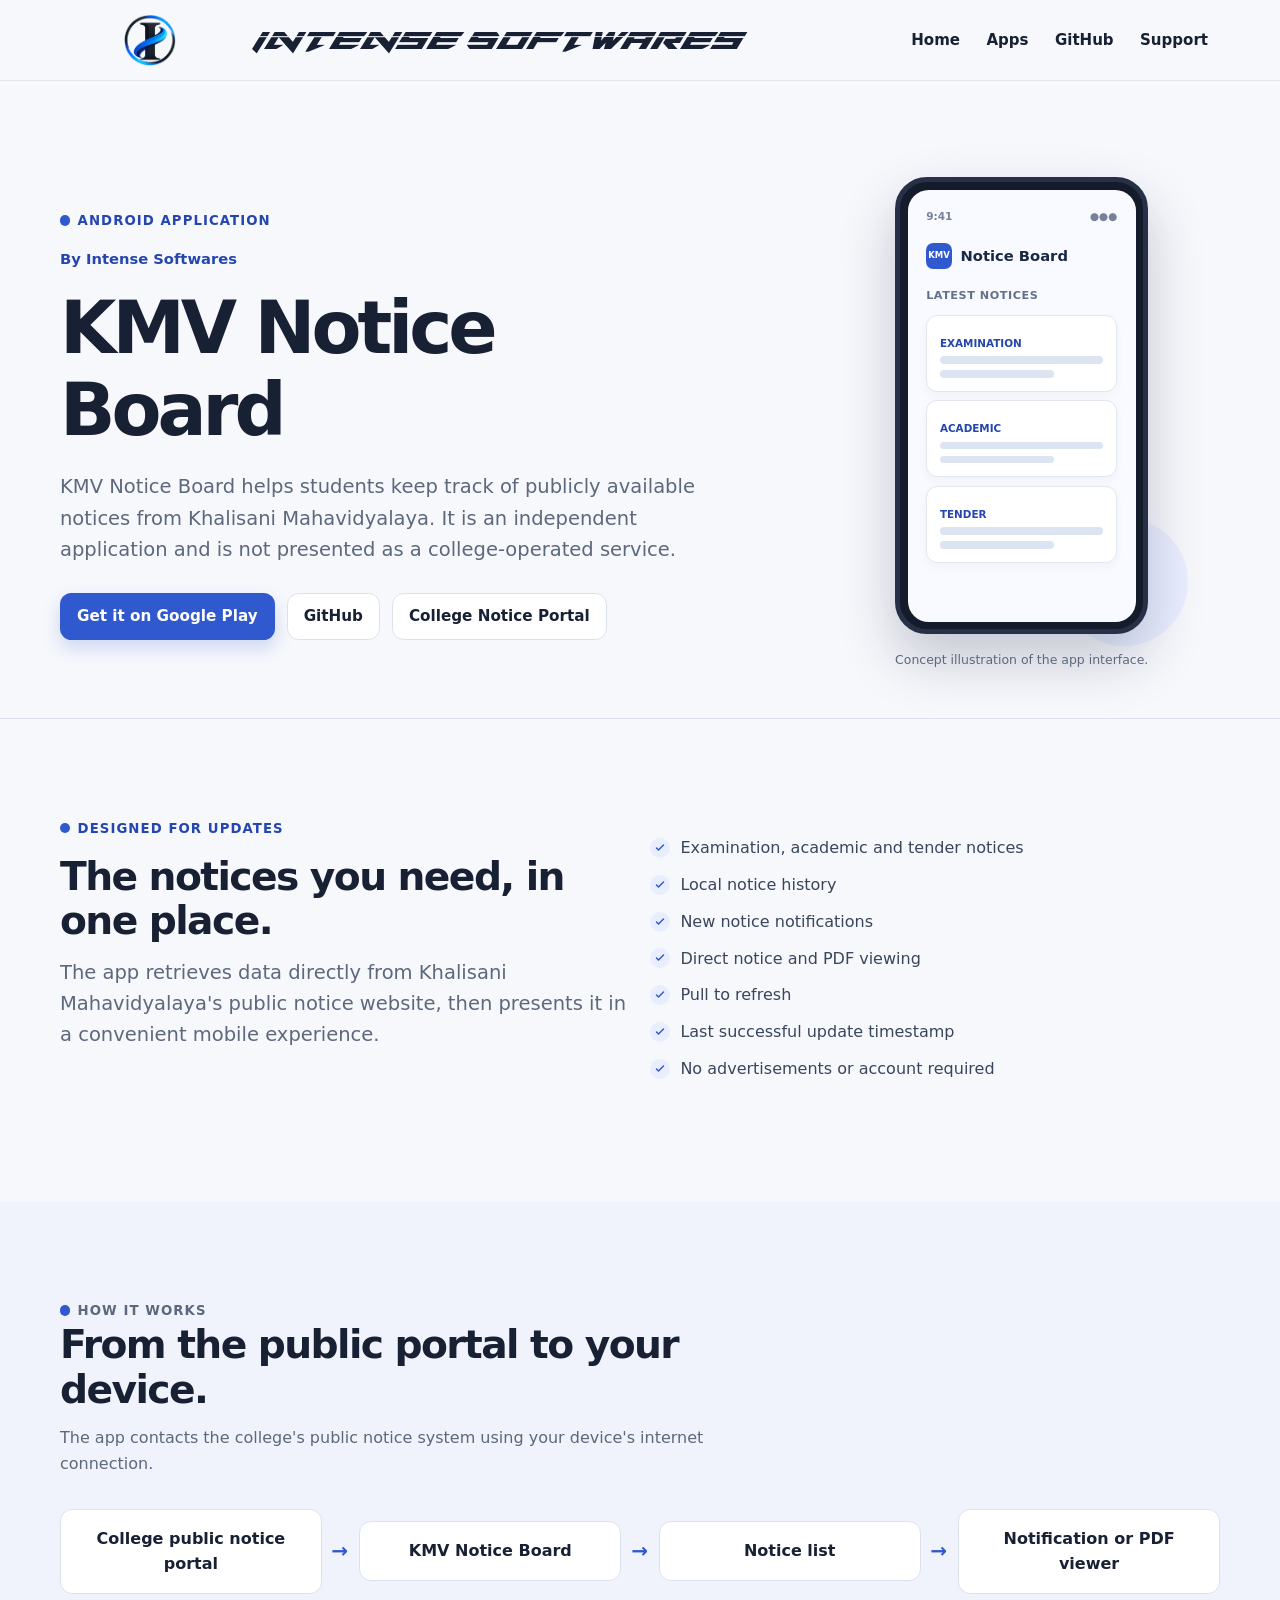
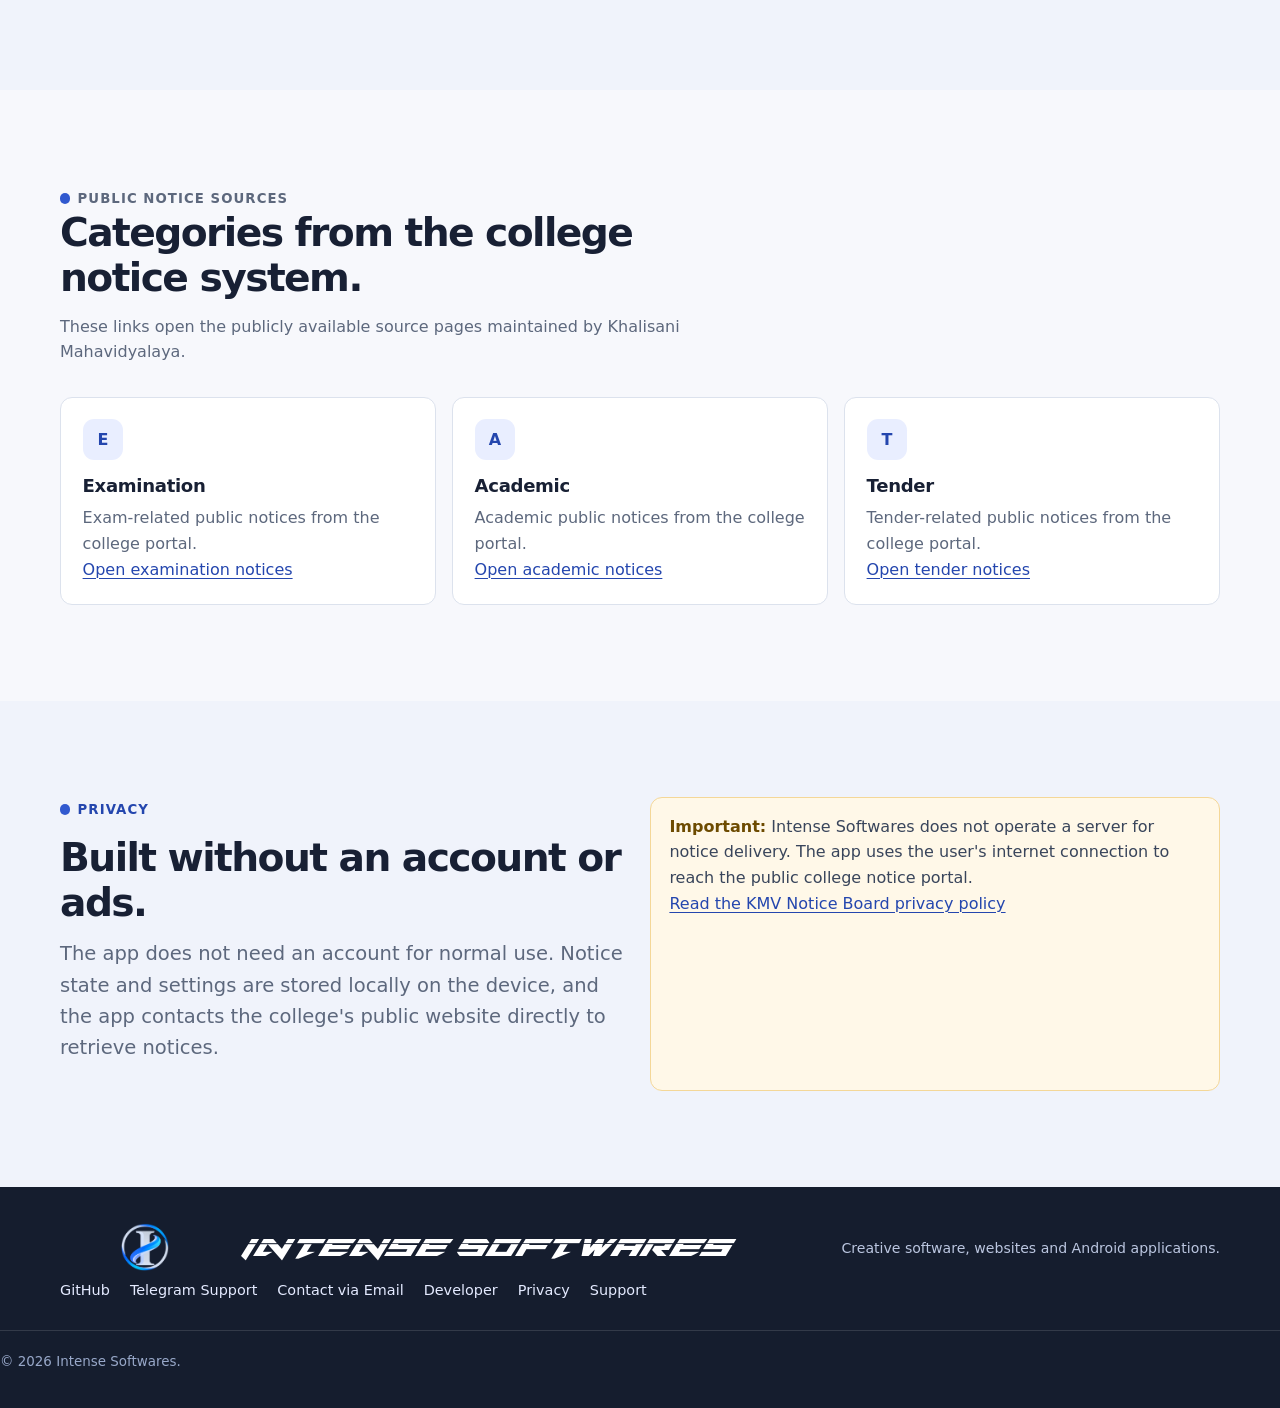
==== commit 132c5425: "Update Brand Text" ====
--- a/kmv-notice-board/index.html
+++ b/kmv-notice-board/index.html
@@ -25,7 +25,10 @@
     <div class="container header-inner">
       <a class="brand" href="../" aria-label="Intense Softwares home">
         <img class="brand-logo" src="../assets/logo.png" alt="">
-        <span class="brand-name">Intense Softwares</span>
+        <span class="brand-name">
+          <span>Intense</span>
+          <span>Softwares</span>
+        </span>
       </a>
       <button class="menu-toggle" type="button" data-menu-toggle aria-expanded="false" aria-controls="site-navigation"
         aria-label="Toggle navigation">
@@ -219,7 +222,10 @@
         <div>
           <div class="footer-brand">
             <img class="brand-logo" src="../assets/logowhite.png" alt="">
-            <span class="brand-name">Intense Softwares</span>
+            <span class="brand-name">
+              <span>Intense</span>
+              <span>Softwares</span>
+            </span>
           </div>
         </div>
         <p class="footer-note">Creative software, websites and Android applications.
--- a/styles.css
+++ b/styles.css
@@ -129,12 +129,28 @@
 }
 
 .brand-name {
+  display: inline-flex;
+  align-items: center;
+  gap: 0.25em;
   font-family: "Target Laser Ital", sans-serif;
-  font-size: 2rem;
-  line-height: 1;
+  font-size: clamp(1.25rem, 3.5vw, 2rem);
+  line-height: 0.95;
+  letter-spacing: 0.05em;
+  font-weight: 300;
+}
+
+.brand-name span {
   white-space: nowrap;
-  letter-spacing: 0.08em;
-  font-weight: 300;
+}
+
+@media (max-width: 520px) {
+  .brand-name {
+    flex-direction: column;
+    align-items: flex-start;
+    gap: 0;
+    font-size: clamp(1.05rem, 6vw, 1.5rem);
+    line-height: 0.9;
+  }
 }
 
 .brand:hover {
